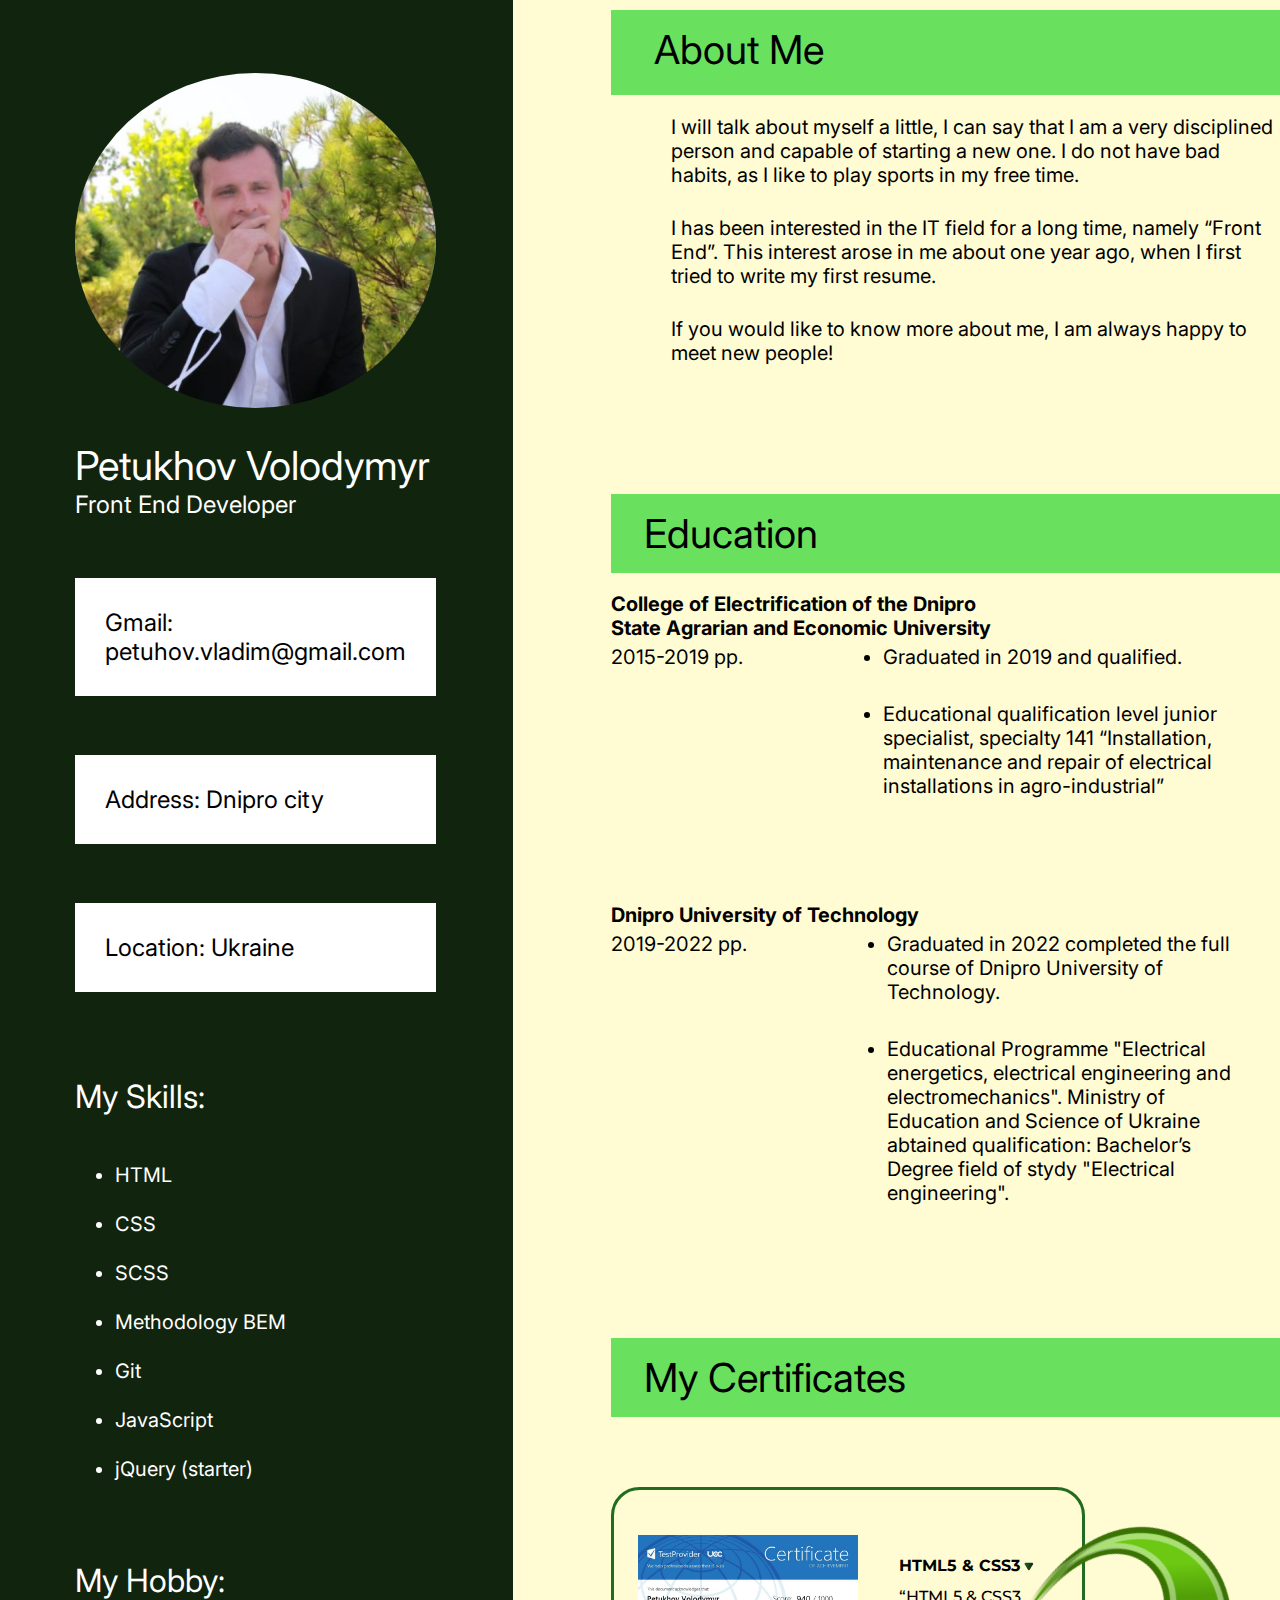
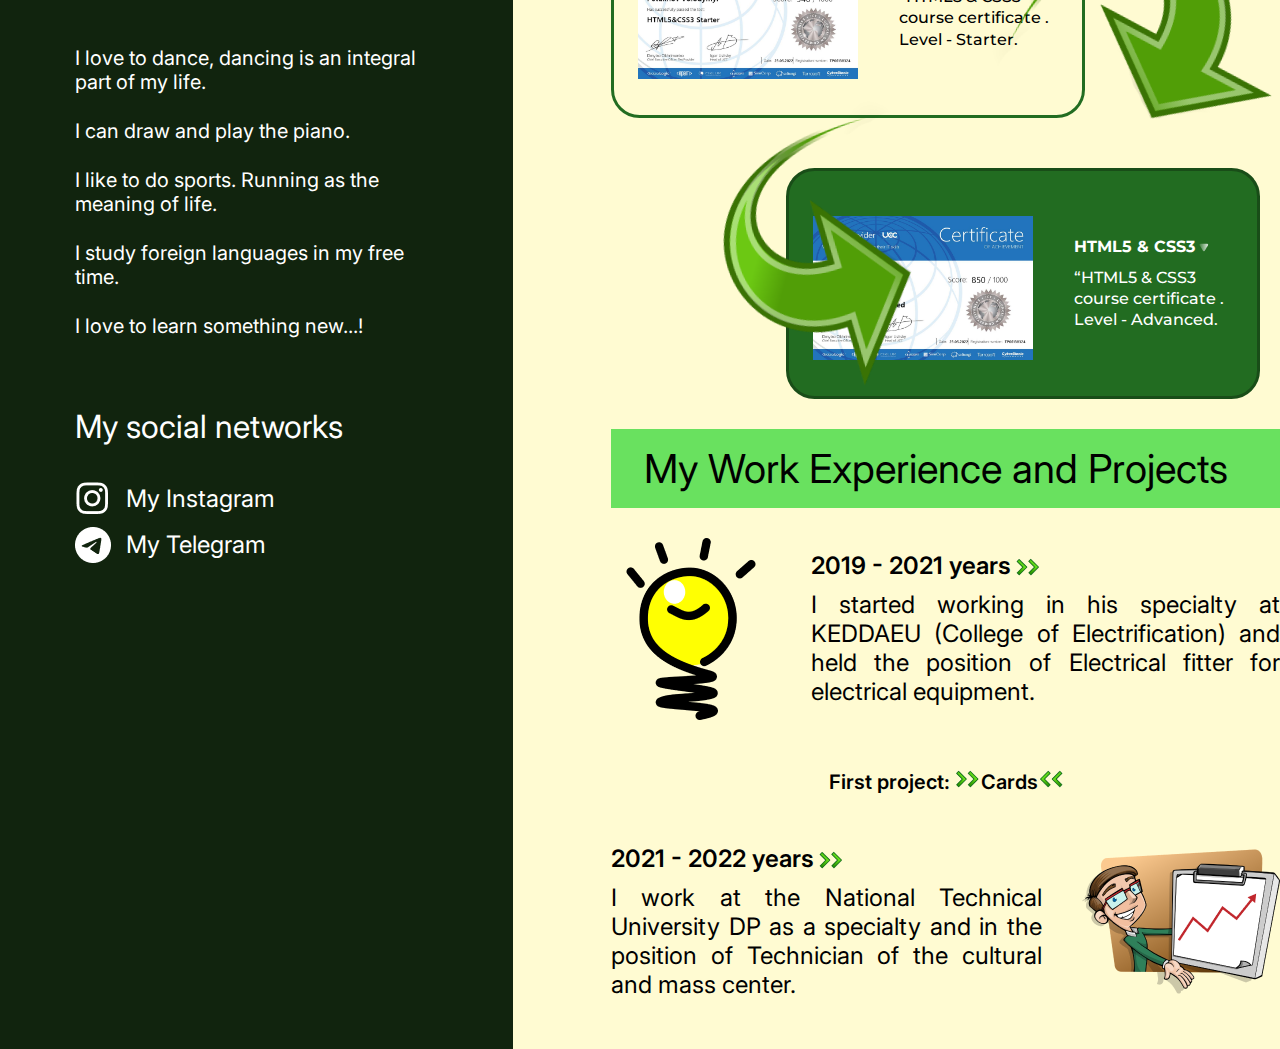
==== index.html @ b520b02d "Add files via upload" ====
<!DOCTYPE html>
<html lang="en">
<head>
    <meta charset="UTF-8">
    <meta http-equiv="X-UA-Compatible" content="IE=edge">
    <meta name="viewport" content="width=device-width, initial-scale=1.0">
    <title>My resume</title>

    <link rel="preconnect" href="https://fonts.gstatic.com" crossorigin>
    <link href="https://fonts.googleapis.com/css2?family=Montserrat:wght@500&display=swap" rel="stylesheet">
    <link href="https://fonts.googleapis.com/css2?family=Inter&family=Montserrat:wght@500&display=swap" rel="stylesheet">
    <link rel="stylesheet" href="./css/style.css">
</head>
<body>
    <!-- Main container -->
    <div class="wrrapen">
        <div class="main__container container">
            <main class="main ">
                <!-- About Me -->
                <section class="about">
                    <div class="about__body">
                        <div class="about__title-block">
                            <h2 class="about__title title">About Me</h2>
                            <!-- <div class="about__choice-languages">
                                <img class="about-image__choice-languages" src="./image/icons/Group 839.png" alt="">
                                <select name="languages" id="about__language">
                                    <option value="English" selected>EN</option>
                                    <option value="Ukraine">UA</option>
                                </select>
                            </div>     -->
                        </div>
                        <div class="about__information text">
                           <p>        I will talk about myself a little, I can say that I am a very disciplined person and capable of starting a new one.
                            I do not have bad habits, as I like to play sports in my free time.</p>
                            <p>I has been interested in the IT field for a long time, namely “Front End”. This interest arose in me about one year ago, when I first tried to write my first resume.</p>
                            <p>If you would like to know more about me, I am always happy to meet new people!</p>
                            <!-- <div class="about__block-link"> -->
                                <!-- <img class="about__icons" src="./image/icons/right.png" alt=""> -->
                                <!-- <a href="#" class="about__link">Детальніше</a> -->
                                <!-- <img class="about__icons" src="./image/icons/left.png" alt=""> -->
                            <!-- </div> -->
                        </div>
                    </div>
                </section>
                <!-- My Education -->
                <section class="education">
                    <h2 class="education__title title">Education</h2>
                    <div class="education__body education-years">
                        <h3 class="name-of-the-institution text">
                            College of Electrification of the Dnipro State Agrarian and Economic University
                        </h3>
                        <div class="education-years__first lists">
                            <p class="years text">2015-2019 рр.</p>
                            <ul class="lists text">
                                <li class="lists__item">Graduated in 2019 and qualified.</li>
                                <li class="lists__item">Educational qualification level junior specialist, specialty 141 “Installation, maintenance and repair of electrical installations in agro-industrial”</li>
                            </ul>
                        </div>
                        <h3 class="name-of-the-institution-two text">
                            Dnipro University of Technology
                        </h3>
                        <div class="education-years__second lists">
                            <p class="years text">2019-2022 рр.</p>
                            <ul class="lists text">
                                <li class="lists__item">Graduated in 2022 completed the full course of Dnipro University of Technology.</li>
                                <li class="lists__item">Educational Programme "Electrical energetics, electrical engineering and electromechanics". 
                                    Ministry of Education and Science of Ukraine abtained qualification:
                                    Bachelor’s Degree field of stydy "Electrical engineering".</li>
                            </ul>
                        </div>
                        
                    </div>
                </section>
                <!-- Certificates -->
                <section class="certificates">
                    <h2 class="certificates__title title">My Certificates</h2>
                    <div class="certificates__body">
                        <!-- Certificates group one-->
                        <div class="certificates__group-one">
                            <div class="certificates__description description">
                                <div class="description__img">
                                    <img src="./image/HTML сертиф.jpg" alt="certificate">
                                </div>
                                <div class="description__contant">
                                    <div class="discription__title">
                                        <h3>HTML5 & CSS3</h3>
                                    </div>
                                    <div class="discription__text">
                                        <p>
                                            “HTML5 & CSS3 course certificate .
                                            Level - Starter.
                                        </p>
                                    </div>
                                </div>
                            </div>
                            <div class="certificates__img">
                                <img src="./image/one arrow.png" alt="arrow">
                            </div>
                        </div>
                        <!-- Certificates group two-->
                        <div class="certificates__group-two">
                            <div class="certificates__img-two">
                                <img src="./image/two arrow.png" alt="arrow">
                            </div>
                            <div class="certificates__description-two description">
                                <div class="description__img">
                                    <img src="./image/HTML advanced.png" alt="certificate">
                                </div>
                                <div class="description__contant">
                                    <div class="discription__title-two">
                                        <h3>HTML5 & CSS3</h3>
                                    </div>
                                    <div class="discription__text-two">
                                        <p>
                                            “HTML5 & CSS3 course certificate .
                                            Level - Advanced.
                                        </p>
                                    </div>
                                </div>
                            </div>
                        </div>
                        <!-- <div class="certificates__arrow">
                            <div class="certificates__img-arrow">
                                <img src="./image/Arrow - send.png" alt="ArrowSend">
                            </div>
                            <a class="certificates__arrow-link" href="my_work.html">Детальніше</a>
                        </div> -->
                    </div>
                </section>
                <!-- Work and Projects -->
                <section class="work">
                    <div class="work__title title">
                        <h3>My Work Experience and Projects </h3>
                    </div>
                    <div class="work__body">
                        <div class="work__section-one">
                            <div class="work__img">
                                <img src="./image/bulb-29050_1280 1.png" alt="buld">
                            </div>
                            <div class="work__experience experience">
                                <div class="experience__years ">
                                    <h3 class="class-arrow">
                                        2019 - 2021 years
                                    </h3>
                                    <img class="experience__img" src="./image/icons/arrow_work.png" alt="arrow">
                                </div>
                                <div class="experience__text">
                                    <p>
                                        I started working in his specialty at KEDDAEU (College of Electrification) and held the position of Electrical fitter for electrical equipment.
                                    </p>
                                </div>
                            </div>
                        </div>
                        <div class="work__section-two">
                            <div class="experience__link">
                                <p class="experience__link-text text">First project: <a class="experience__link-link" href="./First_project.html">Cards</a></p>
                            </div>
                            <!-- <div class="experience__link">
                                <p class="experience__link-text text">Проект другий: <a class="experience__link-link" href="#">Тут буде посилання</a></p>
                            </div> -->
                        </div>
                        <div class="work__section-three">
                            <div class="work__experience experience">
                                <div class="experience__years">
                                    <h3 class="class-arrow">
                                        2021 - 2022 years
                                    </h3>
                                    <img class="experience__img" src="./image/icons/arrow_work.png" alt="arrow">
                                </div>
                                <div class="experience__text">
                                    <p>
                                        I work at the National Technical University DP as a specialty and in the position of Technician of the cultural and mass center.
                                    </p>
                                </div>
                            </div>
                            <div class="work__img-three">
                                <img src="./image/presentation-1454403_1280 1.png" alt="buld">
                            </div>
                        </div>
                        <!-- <div class="work__section-four">
                            <div class="experience__link">
                                <p class="experience__link-text text">Проект третій: <a class="experience__link-link" href="#">Тут буде посилання</a></p>
                            </div>
                            <div class="experience__link">
                                <p class="experience__link-text text">Проект четвертий: <a class="experience__link-link" href="#">Тут буде посилання</a></p>
                            </div>
                        </div> -->
                    </div>    
                </section>
            </main>
            <aside class="sidebar  ">
                <div class="sidebar__body">
                    <!-- my photo -->
                    <div class="sidebar__image">
                        <img src="./image/IMG_20210727_224713_305 — копия 1.jpg" alt="my photo">
                    </div>
                    <h1 class="sidebar__name title">Petukhov Volodymyr</h1>
                    <h2 class="sidebar__profession">Front End Developer</h2>
                    <!--contact information about me -->
                    <div class="sidebar__info">
                        <div class="sidebar-contact__body">
                            <p>Gmail:<a href="mailto:petuhov.vladim@gmail.com"> petuhov.vladim@gmail.com</a></p>
                        </div>
                        <div class="sidebar-contact__body">
                            <p>Address: Dnipro city </p>
                        </div>
                        <div class="sidebar-contact__body">
                            <p>Location: Ukraine</p>
                        </div>
                    </div>
                    <!-- section my skills -->
                    <div class="sidebar__skills">
                        <h2 class="sidebar__title">My Skills:</h2>
                        <ul class="skill-lists">
                            <li class="skill-lists__item">HTML</li>
                            <li class="skill-lists__item">CSS</li>
                            <li class="skill-lists__item">SCSS</li>
                            <li class="skill-lists__item">Methodology BEM</li>
                            <li class="skill-lists__item">Git</li>
                            <li class="skill-lists__item">JavaScript</li>
                            <li class="skill-lists__item">jQuery (starter)</li>
                        </ul>
                    </div>
                    <!-- section my hobbis -->
                    <div class="sidebar__hobbis">
                        <h2 class="sidebar__title">My Hobby:</h2>
                        <div class="hobbis-lists">
                            <p class="hobbis-lists__item"> I love to dance, dancing is an integral part of my life.</p>
                            <p class="hobbis-lists__item"> I can draw and play the piano.</p>
                            <p class="hobbis-lists__item"> I like to do sports. Running as the meaning of life.</p>
                            <p class="hobbis-lists__item"> I study foreign languages ​​in my free time.</p>
                            <p class="hobbis-lists__item"> I love to learn something new...!</p>
                        </div>
                    </div>
                    <div class="sidebar__social">
                        <h2 class="sidebar__title">My social networks</h2>
                        <div class="sidebar-links__body">
                            <!-- <div class="social__contant">
                                <div class="social__img">
                                    <img src="./image/icons/akar-icons_twitter-fill.png" alt="">
                                </div>
                                <div class="social__link">
                                    <a href="#">My Twitter</a>
                                </div>
                            </div> -->
                            <div class="social__contant">
                                <div class="social__img">
                                    <img src="./image/icons/akar-icons_instagram-fill.png" alt="">
                                </div>
                                <div class="social__link">
                                    <a href="https://www.instagram.com/vova_fbk.rd/">My Instagram</a>
                                </div>
                            </div>
                            <div class="social__contant">
                                <div class="social__img">
                                    <img src="./image/icons/akar-icons_telegram-fill.png" alt="">
                                </div>
                                <div class="social__link">
                                    <a href="https://t.me/Vova_unusual">My Telegram</a>
                                </div>
                            </div>
                        </div>
                        
                    </div>
                </div>
            </aside>
        </div>    
    </div>
<script src="./js/add.js"></script>
</body>
</html>
---- css/style.css ----
*{
	padding: 0;
	margin: 0;
	border: 0;
}
*,*:before,*:after{
	-moz-box-sizing: border-box;
	-webkit-box-sizing: border-box;
	box-sizing: border-box;
}
:focus,:active{outline: none;}
a:focus,a:active{outline: none;}
nav,footer,header,aside{display: block;}
html,body{
	height: 100%;
	width: 100%;
	font-size: 100%;
	line-height: 1;
	font-size: 14px;
	-ms-text-size-adjust: 100%;
	-moz-text-size-adjust: 100%;
	-webkit-text-size-adjust: 100%;
}
input,button,textarea{font-family:inherit;}
input::-ms-clear{display: none;}
button{cursor: pointer;}
button::-moz-focus-inner {padding:0;border:0;}
a, a:visited{text-decoration: none;}
a:hover{text-decoration: none;}
ul li{list-style: none;}
img{vertical-align: top;}
h1,h2,h3,h4,h5,h6{font-size:inherit;font-weight: 400;}
 /* Reset */
body {
   font-family: 'Inter', sans-serif;
   background: #FFFBD2;
}
.wrrapen {
   overflow: hidden;
}
.main__container {
   display: flex;
   flex-direction: row-reverse;
}
@media (max-width:769px) {
   .main__container {
      flex-direction: column-reverse;
   }
}
.container {
   max-width: 1535px;
   margin: 0 auto;
   padding: 20px auto;
}
.main {
   max-width: 921px;
   margin: 0px 0px 0px 98px;
}
.title {
   font-weight: 400;
   font-size: 40px;
   line-height: 48px;
}
.text {
   font-weight: 400;
   font-size: 20px;
   line-height: 24px;
   color: #000000;
}
 /*------------------------- section about me -----------------------*/
.about {

}

.about__body {
   margin: 10px 0px 34px 0px;
}
.about__title-block {
   display: flex;
   justify-content: space-between;
   align-items: center;
   background-color: #69E15F;
   padding: 16px 0px 15px 33px;
   margin-bottom: 20px;
}
.about__title {
   padding: 0px 0px 0px 10px;
   margin: 0px 0px 6px 0px;
   color: #000;
}
.about__choice-languages {
   background: url('../image/icons/Polygon\ 1.png') 52px 4px no-repeat;
}
.about-image__choice-languages {
   margin: -2px 0px 0px 0px;
}
#about__language {
   margin: 0px 25px 0px 0px;
   appearance: none;
   background-color: #69E15F;
   font-size: 17px;
   line-height: 20px;
   letter-spacing: 0.03em;
   color: #000;
}
.about__information p {
   padding: 0px 0px 29px 60px;
}
.about__block-link {
   text-align: right;
   margin: 0px 20px 0px 0px;
}
.about__link {
   font-family: 'Montserrat';
   font-style: normal;
   font-weight: 500;
   font-size: 20px;
   line-height: 131%;
   color: #000000;
}
.about__link::before {
   content: url('../image/icons/right.png');
}
.about__link::after {
   content: url('../image/icons/left.png');
}
/*---------------- section my education -----------------------------------------*/
.education {
   margin: 100px 0px 0px 0px;
}
.education__body {

}
.education__title {
   margin-bottom: 19px;
   padding: 16px 0px 15px 33px;
   background-color: #69E15F;
   color: #000;
}
.education-years__first {
   display: flex;
   
}
.education-years__second {
   display: flex;
   margin: 5px 0px 0px 0px;
}
.name-of-the-institution {
   max-width: 400px;
   margin: 0px 0px 5px 0px;
   font-weight: bold;
}
.name-of-the-institution-two {
   max-width: 400px;
   font-weight: bold;
   margin: 72px 0px 0px 0px;
}
.years {
   padding-right: 140px;
   flex: 1 0 auto;
}
.lists__item {
   padding: 0px 20px 33px 0px;
   text-align: left;
   max-width: 450px;
   list-style-type: disc;
}
.lists__item span {
   font-weight: bold;
}

/*--------------------------- section my certificates -------------------------*/
.certificates {
   margin: 100px 0px 0px 0px;
}
.certificates__title {
   padding: 16px 0px 15px 33px;
   background-color: #69E15F;
   color: #000;
}
.certificates__body {
   margin: 70px 0px 0px 0px;
}
/*--------------------------- certificates one group -------------------------*/
.certificates__group-one {
   display: flex;
   position: relative;
}
.certificates__description {
   display: flex;
   align-items: center;
   border: 3px solid #226C21;
   border-radius: 28.5478px;
}
.description__img {
   max-width: 244px;
   padding: 45px 0px 36px 24px;
   margin-right: 15px;
}
.description__img img {
   max-width: 100%;
}
.description__contant {
   padding: 0px 21px 0px 26px;
}

.discription__title h3{
   padding: 0px 0px 10px 0px;
   font-family: 'Montserrat';
   font-style: normal;
   font-weight: 700;
   font-size: 16px;
   line-height: 133.07%;
   color: #000000;
}
.discription__title h3::after {
   content: url('../image/icons/Polygon\ 2.png');
   padding: 0px 0px 0px 4px;
}
.discription__text {
   max-width: 162px;
}
.discription__text p {
   font-family: 'Montserrat';
   font-style: normal;
   font-weight: 500;
   font-size: 16px;
   line-height: 133.07%;
   color: #000000;
}
.certificates__img {
   position: absolute;
   top: -37px;
   left: 50%;
}
/*--------------------------- certificates two group -------------------------*/
.certificates__group-two {
   display: flex;
   justify-content: flex-end;
   position: relative;
   margin: 50px 20px 0px 0px;
}
.certificates__img-two {
   max-width: 244px;
   margin-right: 15px;
}
.certificates__img-two{
   position: absolute;
   top: -40%;
   left: 9%;
}
.certificates__description-two {
   display: flex;
   align-items: center;
   background: #226C21;
   border: 3px solid #194D18;
   border-radius: 28.5478px;
}
.discription__title-two h3{
   padding: 0px 0px 10px 0px;
   font-family: 'Montserrat';
   font-style: normal;
   font-weight: 700;
   font-size: 16px;
   line-height: 133.07%;
   color: #fff;
}
.discription__title-two h3::after {
   content: url('../image/icons/Polygon\ 3.png');
   padding: 0px 0px 0px 4px;
}
.discription__text-two {
   max-width: 162px;
}
.discription__text-two p {
   font-family: 'Montserrat';
   font-style: normal;
   font-weight: 500;
   font-size: 16px;
   line-height: 133.07%;
   color: #fff;
}
/*--------------------------- certificates arrow -------------------------*/
.certificates__arrow {
   position: relative;
   display: flex;
   justify-content: end;
}
.certificates__img-arrow {
   max-width: 362px;
}
.certificates__img-arrow img {
   max-width: 100%;
}
.certificates__arrow-link {
   position: absolute;
   top: 104px;
   right: 55px;
   font-family: 'Montserrat';
   font-style: normal;
   font-size: 16px;
   color: #000000;
}
/*--------------------------- section my work -------------------------*/
.work {
   margin: 30px 0px 0px 0px;
}
.work__body {
   display: flex;
   flex-direction: column;
   align-items: center;
}
.work__title {
   margin: 0px 0px 30px 0px;
   padding: 16px 0px 15px 33px;
   background-color: #69E15F;
   color: #000;
}
/*--------------------------- section one work -------------------------*/
.work__section-one {
   display: flex;
   justify-content: space-around;
   align-items: center;
}
.work__img {
   margin-right: 40px;
}
.work__experience {
   
}
.experience__years h3 { 
   display: inline-block;
   padding: 0px 0px 10px 0px;
   font-weight: 600;
   font-size: 24px;
   line-height: 29px;
   color: #000000;
}
.experience__years h3 {
   cursor: pointer;
}
/* .experience__years h3::after {
   content: url('../image/icons/arrow_work.png');
} */
.experience__img {
   margin: 0px 0px 0px 1px;
   transition: all 0.5s ease 0s;
   transform: rotate(0deg) translate(0px, 7px);
}
.experience__img.active {
   transition: all 0.5s ease 0s;
   transform: rotate(90deg) translate(6px, 0px);
}
.experience__text {
   max-width: 500px;
}
.experience__text p{
   font-weight: 400;
   font-size: 24px;
   line-height: 29px;
   text-align: justify;
}


/*--------------------------- section two work -------------------------*/
.work__section-two {
   margin: 50px 0px;
}
.experience__link-text{
   font-weight: 600;
}
.experience__link:not(:last-child) {
   padding: 0px 0px 10px 0px;
}
.experience__link-link::before {
   content: url('../image/icons/right.png');
}
.experience__link-link::after {
   content: url('../image/icons/left.png');
}
.experience__link-link {
   color: #000;
   display: inline-block;
   transition: all 0.8s ease 0s;
   transform: scale(1) translate(0, 0);
}
.experience__link-link:hover {
   color: #15490d;
   transform: scale(1.3) translate(10%, -1%);
   transition: all 0.8s ease 0s;
}
/*--------------------------- section three work -------------------------*/
.work__section-three {
   margin: 0px 0px 50px 0px;
   display: flex;
   justify-content: space-around;
   align-items: center;
}
.work__img-three {
   margin-left: 40px;
}

/*--------------------------- section four work -------------------------*/
.work__section-four {
   margin: 50px 0px;
}


/*--------------- Sidebar -------------------------------*/
.sidebar {
   max-width: 570px;
   background-color: #11240E ;
}
.sidebar__body {
   text-align: left;
   padding: 0px 77px 0px 75px;
}
.sidebar__image {
   max-width: 440px;
   padding: 73px 0px 34px 0px;   
   display: flex;
   justify-content: center;
}
.sidebar__image img {
   max-width: 100%;
   border-radius: 50%;
}
.sidebar__name {
   color: #fff;
}
.sidebar__profession {
   color: #fff;
   font-weight: 400;
   font-size: 24px;
   line-height: 29px;
}
.sidebar__info {

}
.sidebar-contact__body {
   margin: 59px 0px 25px 0px;
   padding: 30px;
   background-color: #fff;
   font-weight: 400;
   font-size: 24px;
   line-height: 29px;
}
.sidebar-contact__body a {
   color: #000;
}
/* ------------- Skills ---------------------------------*/
.sidebar__skills {
   margin-top: 85px;
}
.sidebar__title {
   font-weight: 400;
   font-size: 32px;
   line-height: 39px;
   color: #FFFFFF;
}
.skill-lists {
   padding: 47px 0px 0px 0px;
   margin-left: 40px;
}
.skill-lists__item {
   padding: 25px 0px 0px 0px;
   font-weight: 400;
   font-size: 20px;
   line-height: 24px;
   color: #FFFFFF;
   list-style-type: disc;
}
.skill-lists__item:nth-child(1) {
   padding: 0;
}
.sidebar__hobbis {
   margin-top: 80px;
}
.hobbis-lists {
   padding: 46px 0 0 0;
}
.hobbis-lists__item {
   padding: 25px 0px 0px 0px;
   font-weight: 400;
   font-size: 20px;
   line-height: 24px;
   color: #FFFFFF;
}
.hobbis-lists__item:nth-child(1) {
   padding: 0;
}
/* ------------- Social ---------------------------------*/
.sidebar__social {
   margin-top: 69px;
}
.sidebar-links__body {
   display: flex;
   flex-direction: column;
   margin-top: 35px;
}
.social__contant {
   display: flex;
   align-items: center;
}
.social__contant:not(:last-child) {
   margin: 0px 0px 10px 0px;
}
.social__img {
   margin-right: 15px;
}
.social__link a{
   border-bottom: 4px solid transparent;
   transition: all 0.5s ease 0s;
}
.social__link a:hover{
   transition: all 0.5s ease 0s;
   border-bottom: 4px solid #fff;
}
.social__link a{
   font-weight: 400;
   font-size: 24px;
   line-height: 29px;
   color: #FFFFFF;
}
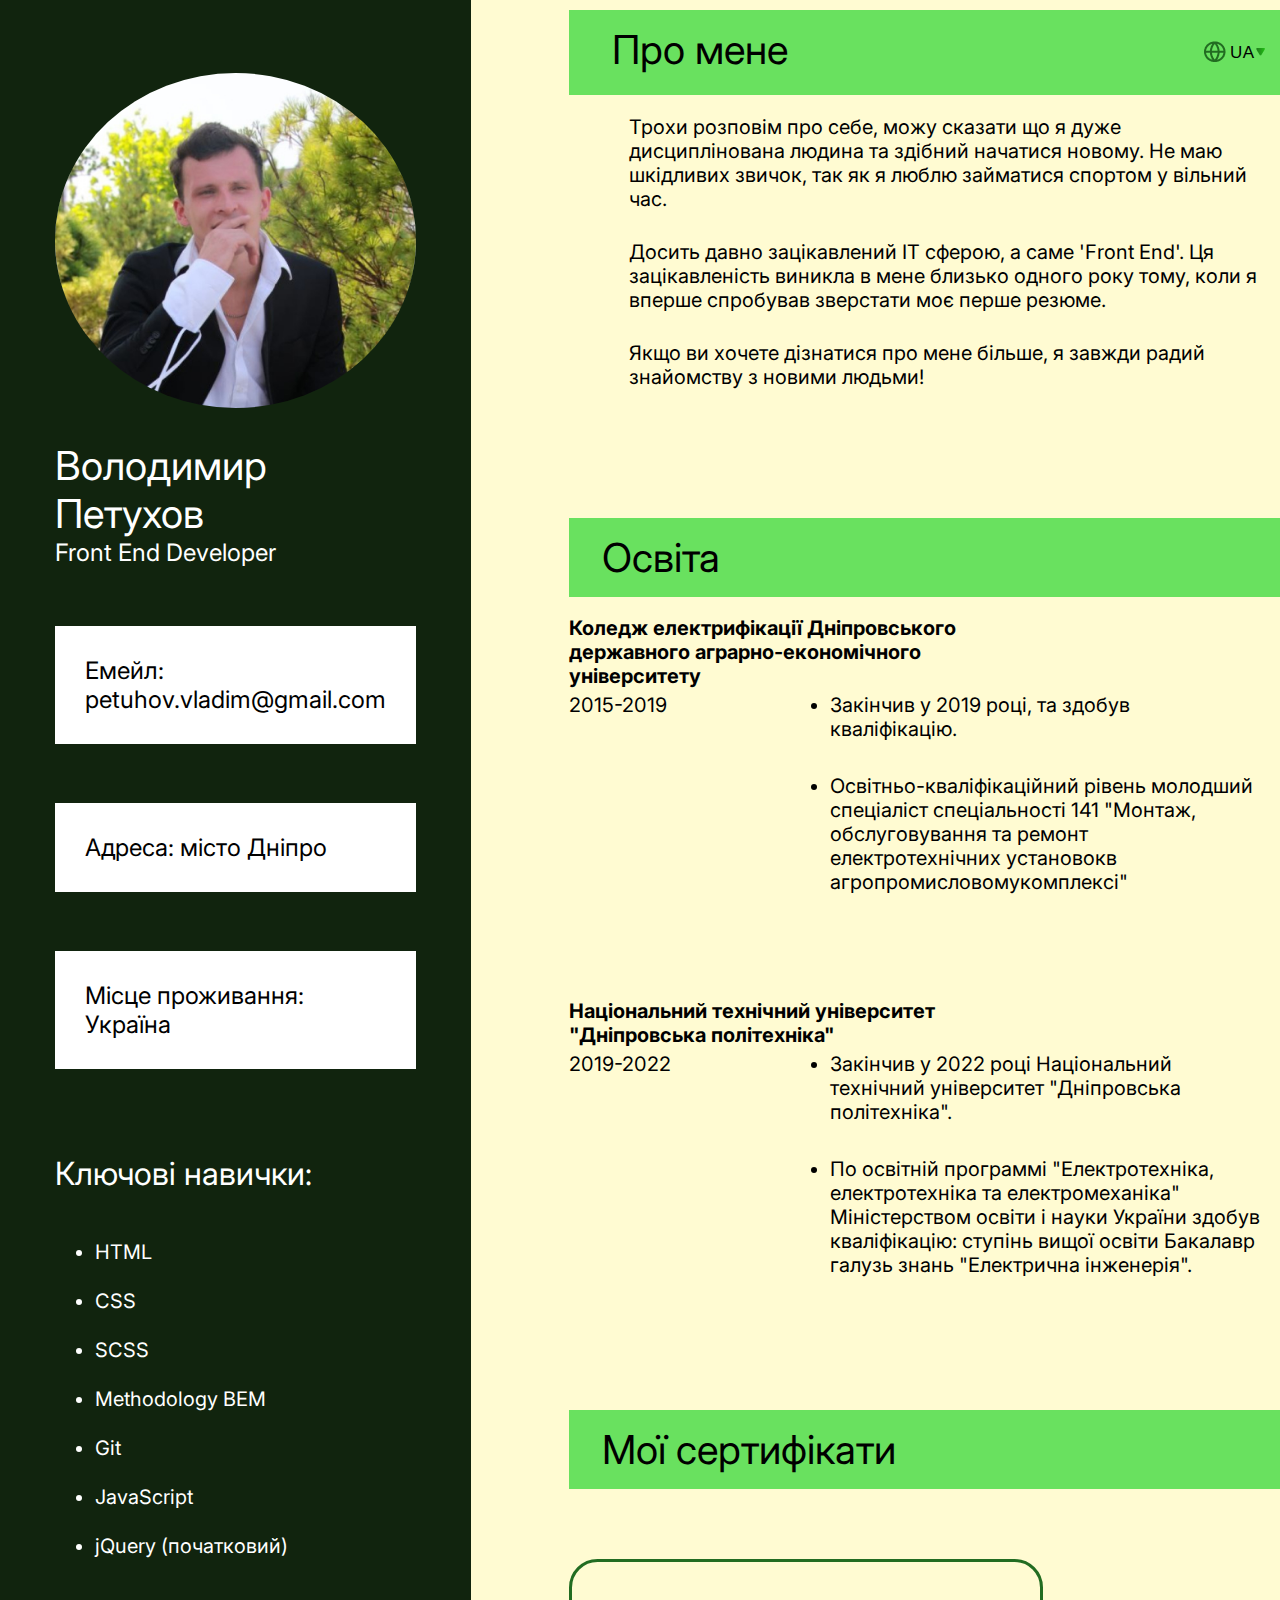
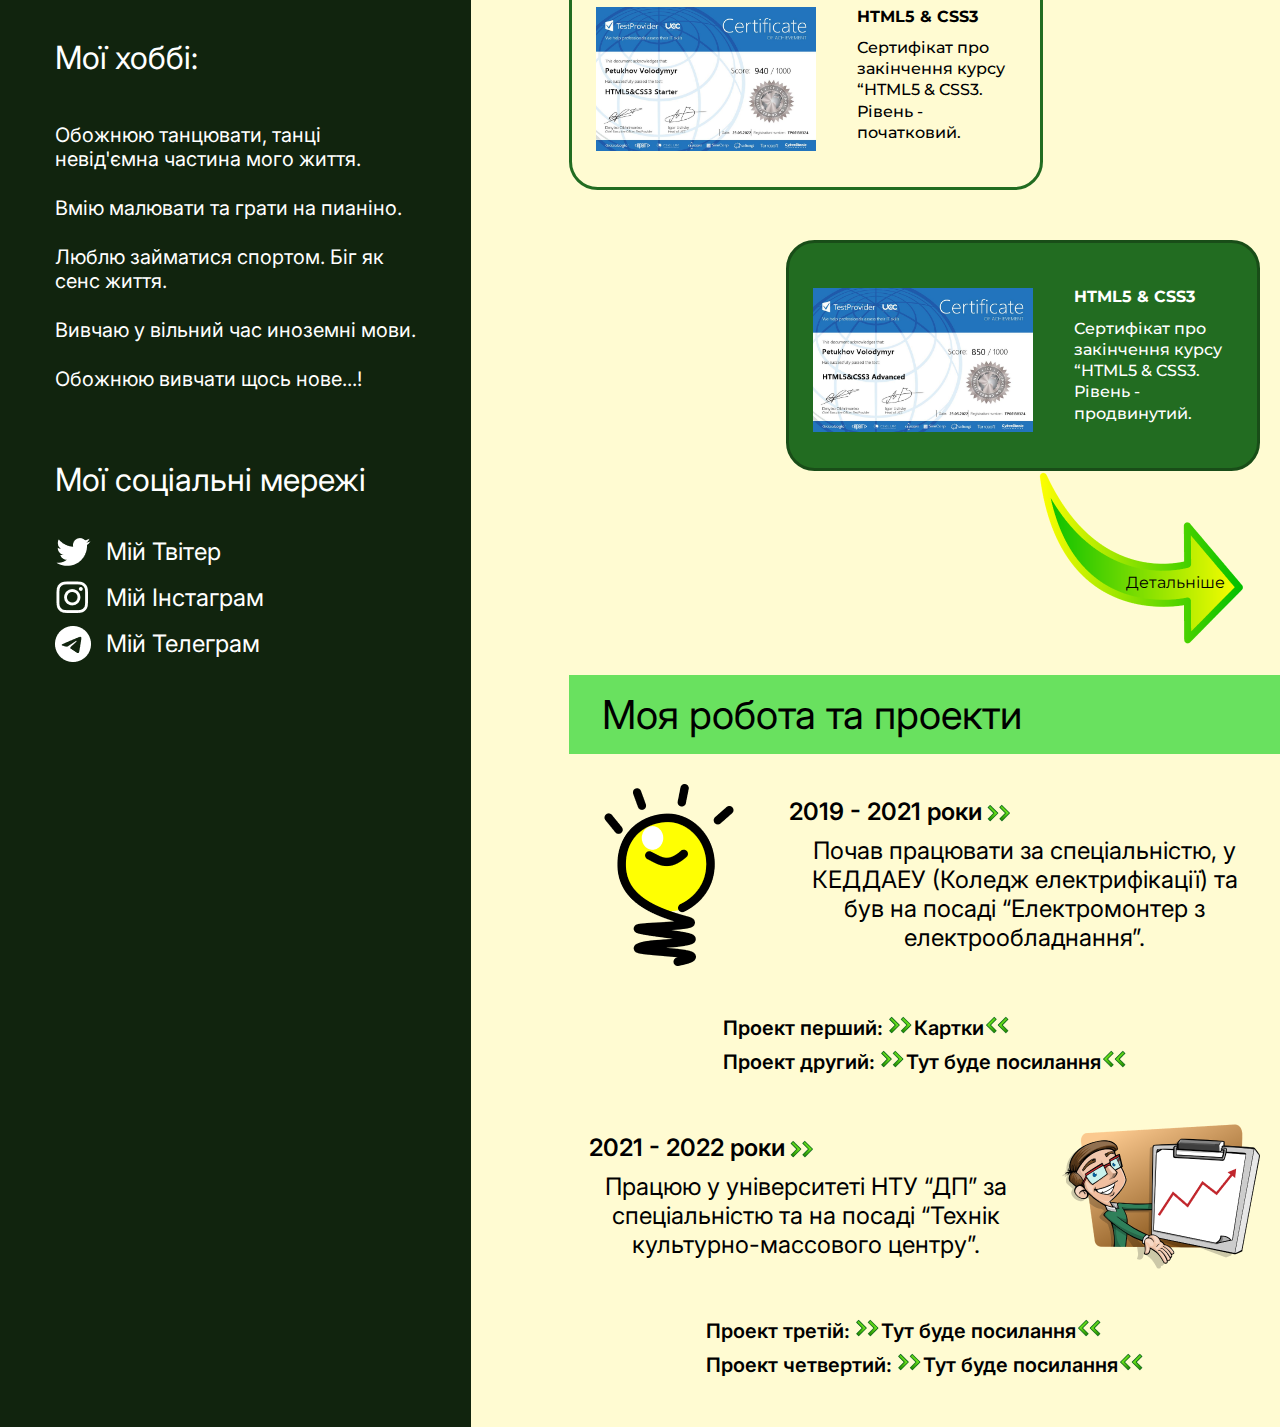
==== commit c7844b08: "Add files via upload" ====
--- a/index.html
+++ b/index.html
@@ -4,8 +4,7 @@
     <meta charset="UTF-8">
     <meta http-equiv="X-UA-Compatible" content="IE=edge">
     <meta name="viewport" content="width=device-width, initial-scale=1.0">
-    <title>My resume</title>
-
+    <title>My Resume</title>
     <link rel="preconnect" href="https://fonts.gstatic.com" crossorigin>
     <link href="https://fonts.googleapis.com/css2?family=Montserrat:wght@500&display=swap" rel="stylesheet">
     <link href="https://fonts.googleapis.com/css2?family=Inter&family=Montserrat:wght@500&display=swap" rel="stylesheet">
@@ -20,52 +19,53 @@
                 <section class="about">
                     <div class="about__body">
                         <div class="about__title-block">
-                            <h2 class="about__title title">About Me</h2>
-                            <!-- <div class="about__choice-languages">
+                            <h2 class="about__title title lng-about-title">Про мене</h2>
+                            <div class="about__choice-languages">
                                 <img class="about-image__choice-languages" src="./image/icons/Group 839.png" alt="">
                                 <select name="languages" id="about__language">
-                                    <option value="English" selected>EN</option>
-                                    <option value="Ukraine">UA</option>
+                                    <option value="en">EN</option>
+                                    <option value="ua" selected>UA</option>
                                 </select>
-                            </div>     -->
+                            </div>    
                         </div>
                         <div class="about__information text">
-                           <p>        I will talk about myself a little, I can say that I am a very disciplined person and capable of starting a new one.
-                            I do not have bad habits, as I like to play sports in my free time.</p>
-                            <p>I has been interested in the IT field for a long time, namely “Front End”. This interest arose in me about one year ago, when I first tried to write my first resume.</p>
-                            <p>If you would like to know more about me, I am always happy to meet new people!</p>
-                            <!-- <div class="about__block-link"> -->
-                                <!-- <img class="about__icons" src="./image/icons/right.png" alt=""> -->
-                                <!-- <a href="#" class="about__link">Детальніше</a> -->
-                                <!-- <img class="about__icons" src="./image/icons/left.png" alt=""> -->
-                            <!-- </div> -->
+                           <p class="lng-about-text-one">Трохи розповім про себе, можу сказати що я дуже дисциплінована людина та здібний начатися новому.
+                                Не маю шкідливих звичок, так як я люблю займатися спортом у вільний час.</p>
+                            <p class="lng-about-text-two">Досить давно зацікавлений ІТ сферою, а саме "Front End". Ця зацікавленість виникла в мене близько одного року тому, 
+                                коли я вперше спробував зверстати моє перше резюме.</p>
+                            <p class="lng-about-text-three">Якщо ви хочете дізнатися про мене більше, я завжди радий знайомству з новими людьми!</p>
+                            <div class="about__block-link">
+                                <!-- <a href="#" class="about__link lng-about-link">Детальніше</a> -->
+                            </div>
                         </div>
                     </div>
                 </section>
                 <!-- My Education -->
                 <section class="education">
-                    <h2 class="education__title title">Education</h2>
+                    <h2 class="education__title title lng-education-title">Освіта</h2>
                     <div class="education__body education-years">
-                        <h3 class="name-of-the-institution text">
-                            College of Electrification of the Dnipro State Agrarian and Economic University
+                        <h3 class="name-of-the-institution text lng-education-title-one">
+                            Коледж електрифікації Дніпровського державного аграрно-економічного університету
                         </h3>
                         <div class="education-years__first lists">
-                            <p class="years text">2015-2019 рр.</p>
+                            <p class="years text">2015-2019</p>
                             <ul class="lists text">
-                                <li class="lists__item">Graduated in 2019 and qualified.</li>
-                                <li class="lists__item">Educational qualification level junior specialist, specialty 141 “Installation, maintenance and repair of electrical installations in agro-industrial”</li>
+                                <li class="lists__item lng-education-text-one">Закінчив у 2019 році, та здобув кваліфікацію.</li>
+                                <li class="lists__item lng-education-text-two">Освітньо-кваліфікаційний рівень <span>молодший спеціаліст</span>,
+                                спеціальності 141 "Монтаж, обслуговування та ремонт електротехнічних установокв агропромисловому
+                            комплексі"</li>
                             </ul>
                         </div>
-                        <h3 class="name-of-the-institution-two text">
-                            Dnipro University of Technology
+                        <h3 class="name-of-the-institution-two text lng-education-title-two">
+                            Національний технічний університет "Дніпровська політехніка"
                         </h3>
                         <div class="education-years__second lists">
-                            <p class="years text">2019-2022 рр.</p>
+                            <p class="years text">2019-2022</p>
                             <ul class="lists text">
-                                <li class="lists__item">Graduated in 2022 completed the full course of Dnipro University of Technology.</li>
-                                <li class="lists__item">Educational Programme "Electrical energetics, electrical engineering and electromechanics". 
-                                    Ministry of Education and Science of Ukraine abtained qualification:
-                                    Bachelor’s Degree field of stydy "Electrical engineering".</li>
+                                <li class="lists__item lng-education-text-three">Закінчив у 2022 році Національний технічний університет "Дніпровська політехніка".</li>
+                                <li class="lists__item lng-education-text-four">По освітній программі "Електротехніка, електротехніка та електромеханіка" 
+                                    Міністерством освіти і науки України здобув кваліфікацію:
+                                ступінь вищої освіти <span>Бакалавр</span> галузь знань "Електрична інженерія". </li>
                             </ul>
                         </div>
                         
@@ -73,7 +73,7 @@
                 </section>
                 <!-- Certificates -->
                 <section class="certificates">
-                    <h2 class="certificates__title title">My Certificates</h2>
+                    <h2 class="certificates__title title lng-certificates-title">Мої сертифікати</h2>
                     <div class="certificates__body">
                         <!-- Certificates group one-->
                         <div class="certificates__group-one">
@@ -86,9 +86,9 @@
                                         <h3>HTML5 & CSS3</h3>
                                     </div>
                                     <div class="discription__text">
-                                        <p>
-                                            “HTML5 & CSS3 course certificate .
-                                            Level - Starter.
+                                        <p class="lng-discription-text-one">
+                                            Сертифікат про закінчення курсу “HTML5 & CSS3.
+                                            Рівень - початковий.
                                         </p>
                                     </div>
                                 </div>
@@ -111,26 +111,26 @@
                                         <h3>HTML5 & CSS3</h3>
                                     </div>
                                     <div class="discription__text-two">
-                                        <p>
-                                            “HTML5 & CSS3 course certificate .
-                                            Level - Advanced.
+                                        <p class="lng-discription-text-two">
+                                            Сертифікат про закінчення курсу “HTML5 & CSS3.
+                                            Рівень - продвинутий.
                                         </p>
                                     </div>
                                 </div>
                             </div>
                         </div>
-                        <!-- <div class="certificates__arrow">
+                        <div class="certificates__arrow">
                             <div class="certificates__img-arrow">
                                 <img src="./image/Arrow - send.png" alt="ArrowSend">
                             </div>
-                            <a class="certificates__arrow-link" href="my_work.html">Детальніше</a>
-                        </div> -->
+                            <a class="certificates__arrow-link lng-certificates-link" href="my_work.html">Детальніше</a>
+                        </div>
                     </div>
                 </section>
                 <!-- Work and Projects -->
                 <section class="work">
-                    <div class="work__title title">
-                        <h3>My Work Experience and Projects </h3>
+                    <div class="work__title title lng-work-title">
+                        <h3>Моя робота та проекти</h3>
                     </div>
                     <div class="work__body">
                         <div class="work__section-one">
@@ -140,36 +140,36 @@
                             <div class="work__experience experience">
                                 <div class="experience__years ">
                                     <h3 class="class-arrow">
-                                        2019 - 2021 years
+                                        2019 - 2021 роки
                                     </h3>
                                     <img class="experience__img" src="./image/icons/arrow_work.png" alt="arrow">
                                 </div>
                                 <div class="experience__text">
                                     <p>
-                                        I started working in his specialty at KEDDAEU (College of Electrification) and held the position of Electrical fitter for electrical equipment.
+                                        Почав працювати за спеціальністю, у КЕДДАЕУ (Коледж електрифікації) та був на посаді “Електромонтер з електрообладнання”. 
                                     </p>
                                 </div>
                             </div>
                         </div>
                         <div class="work__section-two">
                             <div class="experience__link">
-                                <p class="experience__link-text text">First project: <a class="experience__link-link" href="./First_project.html">Cards</a></p>
-                            </div>
-                            <!-- <div class="experience__link">
+                                <p class="experience__link-text text">Проект перший: <a class="experience__link-link" href="./First_project.html">Картки</a></p>
+                            </div>
+                            <div class="experience__link">
                                 <p class="experience__link-text text">Проект другий: <a class="experience__link-link" href="#">Тут буде посилання</a></p>
-                            </div> -->
+                            </div>
                         </div>
                         <div class="work__section-three">
                             <div class="work__experience experience">
                                 <div class="experience__years">
                                     <h3 class="class-arrow">
-                                        2021 - 2022 years
+                                        2021 - 2022 роки
                                     </h3>
                                     <img class="experience__img" src="./image/icons/arrow_work.png" alt="arrow">
                                 </div>
                                 <div class="experience__text">
                                     <p>
-                                        I work at the National Technical University DP as a specialty and in the position of Technician of the cultural and mass center.
+                                        Працюю у університеті НТУ “ДП” за спеціальністю та на посаді “Технік культурно-массового центру”. 
                                     </p>
                                 </div>
                             </div>
@@ -177,40 +177,40 @@
                                 <img src="./image/presentation-1454403_1280 1.png" alt="buld">
                             </div>
                         </div>
-                        <!-- <div class="work__section-four">
+                        <div class="work__section-four">
                             <div class="experience__link">
                                 <p class="experience__link-text text">Проект третій: <a class="experience__link-link" href="#">Тут буде посилання</a></p>
                             </div>
                             <div class="experience__link">
                                 <p class="experience__link-text text">Проект четвертий: <a class="experience__link-link" href="#">Тут буде посилання</a></p>
                             </div>
-                        </div> -->
+                        </div>
                     </div>    
                 </section>
             </main>
-            <aside class="sidebar  ">
+            <aside class="sidebar">
                 <div class="sidebar__body">
                     <!-- my photo -->
                     <div class="sidebar__image">
                         <img src="./image/IMG_20210727_224713_305 — копия 1.jpg" alt="my photo">
                     </div>
-                    <h1 class="sidebar__name title">Petukhov Volodymyr</h1>
+                    <h1 class="sidebar__name title">Володимир Петухов</h1>
                     <h2 class="sidebar__profession">Front End Developer</h2>
                     <!--contact information about me -->
                     <div class="sidebar__info">
                         <div class="sidebar-contact__body">
-                            <p>Gmail:<a href="mailto:petuhov.vladim@gmail.com"> petuhov.vladim@gmail.com</a></p>
+                            <p>Емейл:<a class="sidebar-contact__body-gmail" href="mailto:petuhov.vladim@gmail.com"> petuhov.vladim@gmail.com</a></p>
                         </div>
                         <div class="sidebar-contact__body">
-                            <p>Address: Dnipro city </p>
+                            <p>Адреса: місто Дніпро</p>
                         </div>
                         <div class="sidebar-contact__body">
-                            <p>Location: Ukraine</p>
+                            <p>Місце проживання: Україна</p>
                         </div>
                     </div>
                     <!-- section my skills -->
                     <div class="sidebar__skills">
-                        <h2 class="sidebar__title">My Skills:</h2>
+                        <h2 class="sidebar__title">Ключові навички:</h2>
                         <ul class="skill-lists">
                             <li class="skill-lists__item">HTML</li>
                             <li class="skill-lists__item">CSS</li>
@@ -218,37 +218,37 @@
                             <li class="skill-lists__item">Methodology BEM</li>
                             <li class="skill-lists__item">Git</li>
                             <li class="skill-lists__item">JavaScript</li>
-                            <li class="skill-lists__item">jQuery (starter)</li>
+                            <li class="skill-lists__item">jQuery (початковий)</li>
                         </ul>
                     </div>
                     <!-- section my hobbis -->
                     <div class="sidebar__hobbis">
-                        <h2 class="sidebar__title">My Hobby:</h2>
+                        <h2 class="sidebar__title">Мої хоббі:</h2>
                         <div class="hobbis-lists">
-                            <p class="hobbis-lists__item"> I love to dance, dancing is an integral part of my life.</p>
-                            <p class="hobbis-lists__item"> I can draw and play the piano.</p>
-                            <p class="hobbis-lists__item"> I like to do sports. Running as the meaning of life.</p>
-                            <p class="hobbis-lists__item"> I study foreign languages ​​in my free time.</p>
-                            <p class="hobbis-lists__item"> I love to learn something new...!</p>
+                            <p class="hobbis-lists__item">Обожнюю танцювати, танці невід'ємна частина мого життя.</p>
+                            <p class="hobbis-lists__item">Вмію малювати та грати на пианіно.</p>
+                            <p class="hobbis-lists__item">Люблю займатися спортом. Біг як сенс життя.</p>
+                            <p class="hobbis-lists__item">Вивчаю у вільний час иноземні мови.</p>
+                            <p class="hobbis-lists__item">Обожнюю вивчати щось нове...!</p>
                         </div>
                     </div>
                     <div class="sidebar__social">
-                        <h2 class="sidebar__title">My social networks</h2>
+                        <h2 class="sidebar__title">Мої соціальні мережі</h2>
                         <div class="sidebar-links__body">
-                            <!-- <div class="social__contant">
+                            <div class="social__contant">
                                 <div class="social__img">
                                     <img src="./image/icons/akar-icons_twitter-fill.png" alt="">
                                 </div>
                                 <div class="social__link">
-                                    <a href="#">My Twitter</a>
-                                </div>
-                            </div> -->
+                                    <a href="#">Мій Твітер</a>
+                                </div>
+                            </div>
                             <div class="social__contant">
                                 <div class="social__img">
                                     <img src="./image/icons/akar-icons_instagram-fill.png" alt="">
                                 </div>
                                 <div class="social__link">
-                                    <a href="https://www.instagram.com/vova_fbk.rd/">My Instagram</a>
+                                    <a href="https://www.instagram.com/vova_fbk.rd/">Мій Інстаграм</a>
                                 </div>
                             </div>
                             <div class="social__contant">
@@ -256,7 +256,7 @@
                                     <img src="./image/icons/akar-icons_telegram-fill.png" alt="">
                                 </div>
                                 <div class="social__link">
-                                    <a href="https://t.me/Vova_unusual">My Telegram</a>
+                                    <a href="https://t.me/Vova_unusual">Мій Телеграм</a>
                                 </div>
                             </div>
                         </div>
@@ -266,6 +266,8 @@
             </aside>
         </div>    
     </div>
+<script src="https://code.jquery.com/jquery-3.6.0.min.js"></script>
+<script src="./js/lang.js"></script>
 <script src="./js/add.js"></script>
 </body>
 </html>--- a/css/style.css
+++ b/css/style.css
@@ -42,7 +42,7 @@
    display: flex;
    flex-direction: row-reverse;
 }
-@media (max-width:769px) {
+@media (max-width:908px) {
    .main__container {
       flex-direction: column-reverse;
    }
@@ -56,6 +56,16 @@
    max-width: 921px;
    margin: 0px 0px 0px 98px;
 }
+@media (max-width: 1026px) {
+   .main {
+      margin: 0px 0px 0px 20px;
+   }
+}
+@media (max-width: 908px) {
+   .main {
+      margin: 0px 0px 0px 0px;
+   }
+}
 .title {
    font-weight: 400;
    font-size: 40px;
@@ -66,6 +76,14 @@
    font-size: 20px;
    line-height: 24px;
    color: #000000;
+}
+@media (max-width:908px) {
+   .title {
+      font-size: 30px;
+   }
+   .text {
+      font-size: 15px;
+   }
 }
  /*------------------------- section about me -----------------------*/
 .about {
@@ -124,6 +142,22 @@
 .about__link::after {
    content: url('../image/icons/left.png');
 }
+@media (max-width: 1026px) {
+   .about__information p { 
+      max-width: 445px;
+   }
+}
+@media (max-width: 908px) {
+   .about__body {
+      margin: 10px 0px 4px 0px;
+   }
+   .about__information p { 
+      padding: 0px 20px 30px 20px;
+      display: flex;
+      justify-content: center;
+      max-width: 745px;
+   }
+}
 /*---------------- section my education -----------------------------------------*/
 .education {
    margin: 100px 0px 0px 0px;
@@ -168,7 +202,42 @@
 .lists__item span {
    font-weight: bold;
 }
-
+@media (max-width: 1026px) {
+   .years {
+      padding-bottom: 20px;
+      font-weight: 600;
+   }
+   .education-years__first {
+      display: flex;
+      flex-direction: column;
+      align-items: center;
+      padding: 15px 0px;
+      
+   }
+   .education-years__second {
+      display: flex;
+      flex-direction: column;
+      align-items: center;
+      padding: 15px 0px;
+      margin: 5px 0px 0px 0px;
+   }
+}
+@media (max-width: 908px) {
+   .name-of-the-institution {
+      margin: 0px 0px 5px 20px;
+   }
+   .name-of-the-institution-two {
+      
+      margin: 72px 0px 0px 20px;
+   }
+   .education-years__first,
+   .education-years__second {
+      display: flex;
+      flex-direction: column;
+      padding: 15px 0px;
+      margin: 5px 0px 0px 10px;
+   }
+}
 /*--------------------------- section my certificates -------------------------*/
 .certificates {
    margin: 100px 0px 0px 0px;
@@ -213,10 +282,7 @@
    line-height: 133.07%;
    color: #000000;
 }
-.discription__title h3::after {
-   content: url('../image/icons/Polygon\ 2.png');
-   padding: 0px 0px 0px 4px;
-}
+
 .discription__text {
    max-width: 162px;
 }
@@ -232,6 +298,12 @@
    position: absolute;
    top: -37px;
    left: 50%;
+}
+@media (max-width: 1453px) {
+   .certificates__img{
+      display: none;
+   }
+   
 }
 /*--------------------------- certificates two group -------------------------*/
 .certificates__group-two {
@@ -265,10 +337,7 @@
    line-height: 133.07%;
    color: #fff;
 }
-.discription__title-two h3::after {
-   content: url('../image/icons/Polygon\ 3.png');
-   padding: 0px 0px 0px 4px;
-}
+
 .discription__text-two {
    max-width: 162px;
 }
@@ -279,6 +348,16 @@
    font-size: 16px;
    line-height: 133.07%;
    color: #fff;
+}
+@media (max-width: 1453px) {
+   .certificates__img-two{
+      display: none;
+   }
+}
+@media (max-width: 908px) {
+   .certificates__group-two {
+      margin: 50px 0px 0px 0px;
+  }
 }
 /*--------------------------- certificates arrow -------------------------*/
 .certificates__arrow {
@@ -309,6 +388,7 @@
    display: flex;
    flex-direction: column;
    align-items: center;
+   padding: 0px 20px;
 }
 .work__title {
    margin: 0px 0px 30px 0px;
@@ -358,10 +438,22 @@
    font-weight: 400;
    font-size: 24px;
    line-height: 29px;
-   text-align: justify;
-}
-
-
+   text-align: center;
+   opacity: 1;
+   visibility: visible;
+}
+/* .experience__text p.active {
+   opacity: 1;
+   visibility: visible;
+} */
+@media (max-width: 908px) {
+   .work__section-one {
+      display: flex;
+      flex-direction: column-reverse;
+      justify-content: center;
+      align-items: center;
+   }
+}
 /*--------------------------- section two work -------------------------*/
 .work__section-two {
    margin: 50px 0px;
@@ -391,7 +483,6 @@
 }
 /*--------------------------- section three work -------------------------*/
 .work__section-three {
-   margin: 0px 0px 50px 0px;
    display: flex;
    justify-content: space-around;
    align-items: center;
@@ -399,7 +490,14 @@
 .work__img-three {
    margin-left: 40px;
 }
-
+@media (max-width: 908px) {
+   .work__section-three {
+      display: flex;
+      flex-direction: column;
+      justify-content: center;
+      align-items: center;
+   }
+}
 /*--------------------------- section four work -------------------------*/
 .work__section-four {
    margin: 50px 0px;
@@ -413,7 +511,7 @@
 }
 .sidebar__body {
    text-align: left;
-   padding: 0px 77px 0px 75px;
+   padding: 0px 55px;
 }
 .sidebar__image {
    max-width: 440px;
@@ -448,6 +546,17 @@
 .sidebar-contact__body a {
    color: #000;
 }
+@media (max-width: 769px) {
+   .sidebar {
+      max-width: 770px;
+   }
+   .sidebar__image{
+      margin: 0px auto;
+   }
+}
+@media (max-width: 908px) {
+   
+}
 /* ------------- Skills ---------------------------------*/
 .sidebar__skills {
    margin-top: 85px;
@@ -496,7 +605,7 @@
 .sidebar-links__body {
    display: flex;
    flex-direction: column;
-   margin-top: 35px;
+   margin: 35px 0px;
 }
 .social__contant {
    display: flex;
@@ -521,4 +630,23 @@
    font-size: 24px;
    line-height: 29px;
    color: #FFFFFF;
+}
+@media (max-width: 769px) {
+   .sidebar {
+      max-width: 750px;
+      text-align: center;
+   }
+}
+@media (max-width: 460px) {
+   .sidebar-contact__body {
+      font-size: 17px;
+   }
+}
+@media (max-width: 370px) {
+   .sidebar-contact__body-gmail {
+      font-size: 12px;
+   }
+   .social__link a{
+      font-size: 18px;
+   }
 }